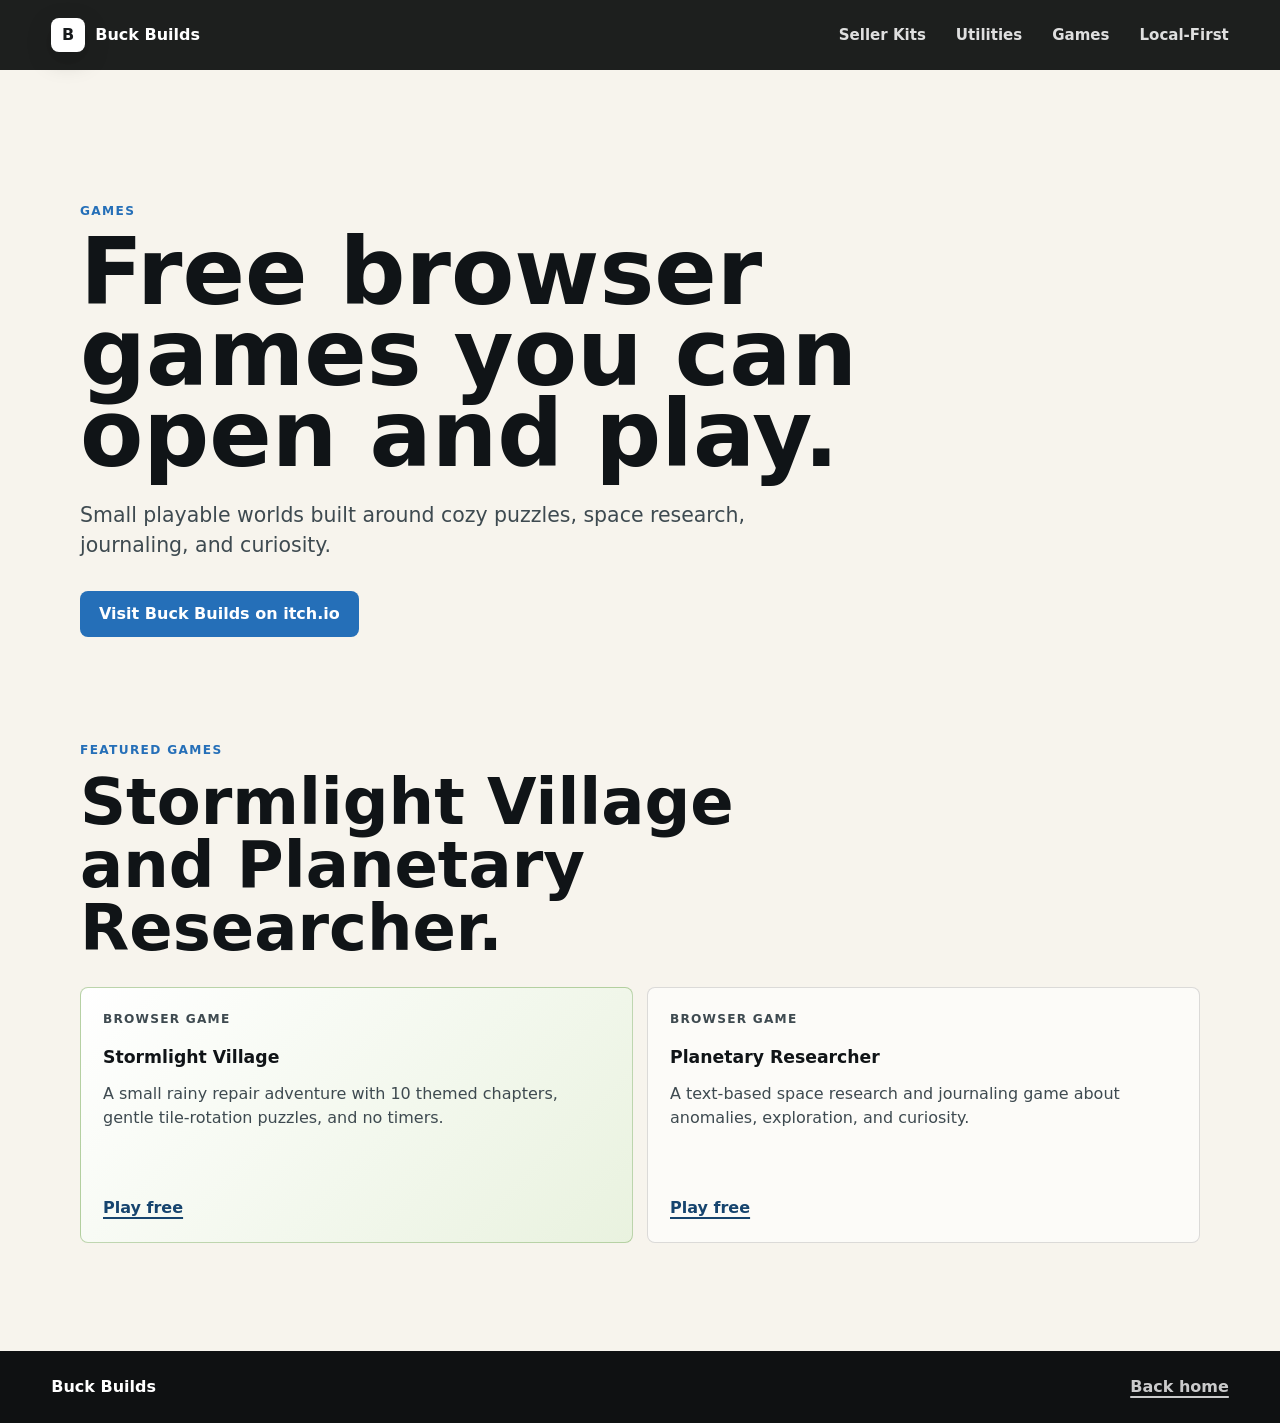
==== games.html @ 559fc308 "Add category landing pages" ====
<!DOCTYPE html>
<html lang="en">
<head>
  <meta charset="UTF-8">
  <meta name="viewport" content="width=device-width, initial-scale=1.0">
  <meta name="description" content="Play Buck Builds browser games including Stormlight Village and Planetary Researcher.">
  <title>Games | Buck Builds</title>
  <link rel="icon" href="assets/favicon.svg" type="image/svg+xml">
  <link rel="stylesheet" href="assets/styles.css">
</head>
<body>
  <header class="site-header subpage-header" aria-label="Main navigation">
    <a class="brand" href="index.html#top" aria-label="Buck Builds home">
      <span class="brand-mark" aria-hidden="true">B</span>
      <span>Buck Builds</span>
    </a>
    <nav class="nav-links" aria-label="Site sections">
      <a href="seller-kits.html">Seller Kits</a>
      <a href="utilities.html">Utilities</a>
      <a href="games.html">Games</a>
      <a href="local-first-systems.html">Local-First</a>
    </nav>
  </header>

  <main class="page-main">
    <section class="detail-hero">
      <p class="eyebrow">Games</p>
      <h1>Free browser games you can open and play.</h1>
      <p>Small playable worlds built around cozy puzzles, space research, journaling, and curiosity.</p>
      <a class="button primary" href="https://buckbuilds.itch.io/" target="_blank" rel="noreferrer">Visit Buck Builds on itch.io</a>
    </section>

    <section class="band page-section">
      <div class="section-head">
        <p class="eyebrow">Featured games</p>
        <h2>Stormlight Village and Planetary Researcher.</h2>
      </div>
      <div class="product-grid two-up">
        <article class="product-card feature">
          <p class="product-type">Browser game</p>
          <h3>Stormlight Village</h3>
          <p>A small rainy repair adventure with 10 themed chapters, gentle tile-rotation puzzles, and no timers.</p>
          <a href="https://buckbuilds.itch.io/stormlight-village-all-chapters" target="_blank" rel="noreferrer">Play free</a>
        </article>
        <article class="product-card">
          <p class="product-type">Browser game</p>
          <h3>Planetary Researcher</h3>
          <p>A text-based space research and journaling game about anomalies, exploration, and curiosity.</p>
          <a href="https://buckbuilds.itch.io/planetary-researcher" target="_blank" rel="noreferrer">Play free</a>
        </article>
      </div>
    </section>
  </main>

  <footer class="site-footer">
    <span>Buck Builds</span>
    <a href="index.html#top">Back home</a>
  </footer>
</body>
</html>
---- assets/styles.css ----
:root {
  --ink: #101417;
  --ink-soft: #3e4a50;
  --muted: #6f7b80;
  --paper: #f7f4ed;
  --paper-warm: #efe6d8;
  --surface: #ffffff;
  --line: rgba(16, 20, 23, 0.14);
  --blue: #256fb8;
  --blue-deep: #16446e;
  --green: #5f983e;
  --charcoal: #171a1c;
  --shadow: 0 20px 60px rgba(16, 20, 23, 0.15);
}

* {
  box-sizing: border-box;
}

html {
  scroll-behavior: smooth;
}

body {
  margin: 0;
  color: var(--ink);
  background: var(--paper);
  font-family: Inter, ui-sans-serif, system-ui, -apple-system, BlinkMacSystemFont, "Segoe UI", sans-serif;
  line-height: 1.5;
}

body::selection {
  color: #ffffff;
  background: var(--blue);
}

a {
  color: inherit;
}

.site-header {
  position: fixed;
  z-index: 20;
  top: 0;
  left: 0;
  right: 0;
  display: flex;
  align-items: center;
  justify-content: space-between;
  gap: 24px;
  min-height: 70px;
  padding: 14px clamp(18px, 4vw, 56px);
  color: #ffffff;
  background: linear-gradient(180deg, rgba(10, 12, 14, 0.76), rgba(10, 12, 14, 0.12));
}

.brand,
.nav-links {
  display: flex;
  align-items: center;
}

.brand {
  gap: 10px;
  font-weight: 800;
  text-decoration: none;
}

.brand-mark {
  display: grid;
  place-items: center;
  width: 34px;
  height: 34px;
  border-radius: 8px;
  color: var(--charcoal);
  background: #ffffff;
  box-shadow: 0 8px 24px rgba(0, 0, 0, 0.22);
}

.nav-links {
  gap: clamp(12px, 3vw, 30px);
  font-size: 0.94rem;
  font-weight: 700;
}

.nav-links a {
  color: rgba(255, 255, 255, 0.86);
  text-decoration: none;
}

.nav-links a:hover {
  color: #ffffff;
}

.hero {
  position: relative;
  display: grid;
  align-items: end;
  min-height: min(760px, 76vh);
  overflow: hidden;
  color: #ffffff;
  background: var(--charcoal);
}

.hero-bg,
.hero-scrim {
  position: absolute;
  inset: 0;
}

.hero-bg {
  background:
    url("hero-local-tools.png") center / cover no-repeat;
  transform: scale(1.02);
}

.hero-scrim {
  background:
    linear-gradient(90deg, rgba(7, 9, 11, 0.84) 0%, rgba(7, 9, 11, 0.62) 42%, rgba(7, 9, 11, 0.18) 100%),
    linear-gradient(0deg, rgba(7, 9, 11, 0.74) 0%, rgba(7, 9, 11, 0.10) 46%);
}

.hero-inner {
  position: relative;
  z-index: 1;
  width: min(760px, calc(100% - 36px));
  margin: 0 auto;
  padding: 120px 0 clamp(44px, 10vh, 92px);
  translate: min(-16vw, -120px) 0;
}

.eyebrow {
  margin: 0 0 12px;
  color: var(--blue);
  font-size: 0.76rem;
  font-weight: 850;
  letter-spacing: 0.11em;
  text-transform: uppercase;
}

.hero .eyebrow {
  color: #8fc2ff;
}

h1,
h2,
h3,
p {
  overflow-wrap: anywhere;
}

h1 {
  max-width: 10ch;
  margin: 0;
  font-size: clamp(4.1rem, 9vw, 8.8rem);
  line-height: 0.88;
  letter-spacing: 0;
}

.hero-copy {
  max-width: 680px;
  margin: 28px 0 0;
  color: rgba(255, 255, 255, 0.88);
  font-size: clamp(1.05rem, 2vw, 1.34rem);
}

.hero-actions {
  display: flex;
  flex-wrap: wrap;
  gap: 12px;
  margin-top: 32px;
}

.button {
  display: inline-flex;
  align-items: center;
  justify-content: center;
  min-height: 46px;
  padding: 0 18px;
  border-radius: 8px;
  border: 1px solid transparent;
  font-weight: 800;
  text-decoration: none;
  transition: transform 160ms ease, background 160ms ease, border-color 160ms ease;
}

.button:hover {
  transform: translateY(-1px);
}

.button.primary {
  color: #ffffff;
  background: var(--blue);
}

.button.primary:hover {
  background: #1d5f9d;
}

.button.secondary {
  color: #ffffff;
  border-color: rgba(255, 255, 255, 0.42);
  background: rgba(255, 255, 255, 0.10);
  backdrop-filter: blur(10px);
}

.button.secondary:hover {
  border-color: rgba(255, 255, 255, 0.72);
  background: rgba(255, 255, 255, 0.18);
}

.button.dark {
  color: var(--ink);
  border-color: rgba(16, 20, 23, 0.24);
  background: #ffffff;
}

.signal-strip {
  display: grid;
  grid-template-columns: repeat(2, minmax(0, 1fr));
  gap: 1px;
  width: min(1120px, calc(100% - 32px));
  margin: -34px auto 0;
  position: relative;
  z-index: 3;
  overflow: hidden;
  border: 1px solid rgba(255, 255, 255, 0.62);
  border-radius: 8px;
  box-shadow: var(--shadow);
  background: var(--line);
}

.signal {
  min-height: 92px;
  padding: 18px 20px;
  background: rgba(255, 255, 255, 0.92);
}

.signal-value {
  display: block;
  color: var(--blue-deep);
  font-size: clamp(2rem, 5vw, 3.2rem);
  line-height: 1;
  font-weight: 850;
}

.signal-label {
  color: var(--ink-soft);
  font-weight: 750;
}

.band {
  width: min(1120px, calc(100% - 32px));
  margin: 0 auto;
  padding: clamp(58px, 9vw, 108px) 0;
}

.section-head {
  max-width: 700px;
  margin-bottom: 28px;
}

.section-head.row {
  display: flex;
  align-items: end;
  justify-content: space-between;
  gap: 20px;
  max-width: none;
}

h2 {
  margin: 0;
  font-size: clamp(2.15rem, 5vw, 4.5rem);
  line-height: 0.98;
  letter-spacing: 0;
}

h3 {
  margin: 0;
  font-size: 1.08rem;
  line-height: 1.22;
}

.intro-grid,
.product-grid {
  display: grid;
  grid-template-columns: repeat(4, minmax(0, 1fr));
  gap: 14px;
}

.intro-card,
.product-card {
  min-width: 0;
  border: 1px solid var(--line);
  border-radius: 8px;
  background: rgba(255, 255, 255, 0.62);
}

.intro-card {
  display: flex;
  flex-direction: column;
  min-height: 222px;
  padding: 22px;
  color: inherit;
  text-decoration: none;
  transition: transform 160ms ease, border-color 160ms ease, background 160ms ease, box-shadow 160ms ease;
}

.intro-card:hover {
  transform: translateY(-2px);
  border-color: rgba(37, 111, 184, 0.44);
  background: rgba(255, 255, 255, 0.84);
  box-shadow: 0 14px 36px rgba(16, 20, 23, 0.10);
}

.intro-card span {
  margin-top: auto;
  color: var(--blue-deep);
  font-weight: 850;
  text-decoration: underline;
  text-decoration-thickness: 2px;
  text-underline-offset: 4px;
}

.intro-grid p,
.product-card p,
.method-copy p,
.steps p,
.spotlight p,
.link-shelf small {
  color: var(--ink-soft);
}

.tabs {
  display: flex;
  flex-wrap: wrap;
  gap: 8px;
  justify-content: flex-end;
}

.tab {
  min-height: 38px;
  padding: 0 14px;
  border: 1px solid var(--line);
  border-radius: 8px;
  color: var(--ink-soft);
  background: rgba(255, 255, 255, 0.66);
  font: inherit;
  font-weight: 800;
  cursor: pointer;
}

.tab:hover,
.tab.active {
  color: #ffffff;
  border-color: var(--blue);
  background: var(--blue);
}

.product-grid {
  grid-template-columns: repeat(3, minmax(0, 1fr));
}

.product-grid.two-up {
  grid-template-columns: repeat(2, minmax(0, 1fr));
}

.product-card {
  display: flex;
  flex-direction: column;
  min-height: 256px;
  padding: 22px;
}

.product-card[hidden] {
  display: none;
}

.product-card.feature {
  background: linear-gradient(135deg, #ffffff 0%, #e9f2df 100%);
  border-color: rgba(95, 152, 62, 0.4);
}

.product-type {
  margin: 0 0 18px;
  color: var(--green);
  font-size: 0.76rem;
  font-weight: 850;
  letter-spacing: 0.1em;
  text-transform: uppercase;
}

.product-card p:not(.product-type) {
  margin: 14px 0 24px;
}

.product-card a {
  margin-top: auto;
  color: var(--blue-deep);
  font-weight: 850;
  text-decoration-thickness: 2px;
  text-underline-offset: 4px;
}

.method {
  display: grid;
  grid-template-columns: minmax(0, 0.85fr) minmax(0, 1.15fr);
  gap: clamp(24px, 5vw, 64px);
  align-items: start;
}

.method-copy {
  position: sticky;
  top: 104px;
}

.method-copy p {
  max-width: 520px;
  font-size: 1.06rem;
}

.steps {
  display: grid;
  gap: 12px;
  margin: 0;
  padding: 0;
  list-style: none;
}

.steps li {
  display: grid;
  grid-template-columns: 56px 1fr;
  gap: 4px 18px;
  min-height: 148px;
  padding: 24px;
  border-radius: 8px;
  border: 1px solid var(--line);
  background: var(--surface);
}

.steps span {
  grid-row: span 2;
  color: var(--blue);
  font-weight: 900;
  font-size: 1.3rem;
}

.steps p {
  margin: 0;
}

.spotlight {
  width: 100%;
  max-width: none;
  padding-left: max(16px, calc((100vw - 1120px) / 2));
  padding-right: max(16px, calc((100vw - 1120px) / 2));
  color: #ffffff;
  background: var(--charcoal);
}

.spotlight-panel {
  display: grid;
  grid-template-columns: minmax(0, 1fr) auto;
  gap: 28px;
  align-items: center;
}

.spotlight .eyebrow {
  color: #8fc2ff;
}

.spotlight p {
  max-width: 730px;
  color: rgba(255, 255, 255, 0.75);
}

.spotlight-actions {
  display: flex;
  flex-wrap: wrap;
  gap: 10px;
  justify-content: flex-end;
}

.contact {
  padding-bottom: 72px;
}

.contact-inner {
  display: grid;
  grid-template-columns: minmax(0, 0.7fr) minmax(0, 1.3fr);
  gap: 38px;
  align-items: start;
}

.link-shelf {
  display: grid;
  gap: 10px;
}

.link-shelf a {
  display: block;
  padding: 20px 22px;
  border-radius: 8px;
  border: 1px solid var(--line);
  background: rgba(255, 255, 255, 0.66);
  text-decoration: none;
}

.link-shelf span {
  display: block;
  color: var(--blue-deep);
  font-weight: 900;
  font-size: 1.1rem;
}

.link-shelf small {
  display: block;
  margin-top: 4px;
  font-size: 0.94rem;
}

.site-footer {
  display: flex;
  flex-wrap: wrap;
  align-items: center;
  justify-content: space-between;
  gap: 12px;
  padding: 24px clamp(18px, 4vw, 56px);
  color: rgba(255, 255, 255, 0.68);
  background: #0f1112;
}

.site-footer span:first-child {
  color: #ffffff;
  font-weight: 850;
}

.site-footer a {
  color: rgba(255, 255, 255, 0.78);
  font-weight: 750;
  text-decoration-thickness: 2px;
  text-underline-offset: 4px;
}

.subpage-header {
  position: sticky;
  color: #ffffff;
  background: rgba(15, 17, 18, 0.94);
  backdrop-filter: blur(12px);
}

.page-main {
  background: var(--paper);
}

.detail-hero {
  width: min(1120px, calc(100% - 32px));
  margin: 0 auto;
  padding: clamp(76px, 12vw, 132px) 0 clamp(48px, 8vw, 84px);
}

.detail-hero h1 {
  max-width: 820px;
  color: var(--ink);
  font-size: clamp(3rem, 7.2vw, 6.5rem);
}

.detail-hero p:not(.eyebrow) {
  max-width: 740px;
  margin: 24px 0 30px;
  color: var(--ink-soft);
  font-size: clamp(1.05rem, 2vw, 1.28rem);
}

.page-section {
  padding-top: 20px;
}

.standalone-steps {
  grid-template-columns: repeat(3, minmax(0, 1fr));
}

@media (max-width: 980px) {
  .hero-inner {
    translate: 0 0;
  }

  .intro-grid {
    grid-template-columns: repeat(2, minmax(0, 1fr));
  }

  .product-grid {
    grid-template-columns: repeat(2, minmax(0, 1fr));
  }

  .standalone-steps {
    grid-template-columns: 1fr;
  }

  .method,
  .contact-inner,
  .spotlight-panel {
    grid-template-columns: 1fr;
  }

  .method-copy {
    position: static;
  }

  .spotlight-actions {
    justify-content: flex-start;
  }
}

@media (max-width: 720px) {
  .site-header {
    position: absolute;
    align-items: flex-start;
    min-height: auto;
  }

  .nav-links {
    display: none;
  }

  .hero {
    min-height: 72vh;
  }

  .hero-bg {
    background-position: 58% center;
  }

  .hero-scrim {
    background:
      linear-gradient(90deg, rgba(7, 9, 11, 0.88) 0%, rgba(7, 9, 11, 0.58) 100%),
      linear-gradient(0deg, rgba(7, 9, 11, 0.84) 0%, rgba(7, 9, 11, 0.16) 52%);
  }

  .hero-inner {
    width: min(100% - 32px, 620px);
    padding-top: 112px;
    padding-bottom: 42px;
  }

  h1 {
    font-size: clamp(3.6rem, 17vw, 5rem);
  }

  .signal-strip,
  .intro-grid,
  .product-grid,
  .product-grid.two-up {
    grid-template-columns: 1fr;
  }

  .signal-strip {
    margin-top: 0;
    width: 100%;
    border-radius: 0;
    border-left: 0;
    border-right: 0;
  }

  .section-head.row {
    align-items: flex-start;
    flex-direction: column;
  }

  .tabs {
    justify-content: flex-start;
  }

  .steps li {
    grid-template-columns: 1fr;
    min-height: auto;
  }

  .steps span {
    grid-row: auto;
  }
}

@media (prefers-reduced-motion: reduce) {
  html {
    scroll-behavior: auto;
  }

  .button {
    transition: none;
  }

  .intro-card {
    transition: none;
  }

  .button:hover {
    transform: none;
  }

  .intro-card:hover {
    transform: none;
  }
}
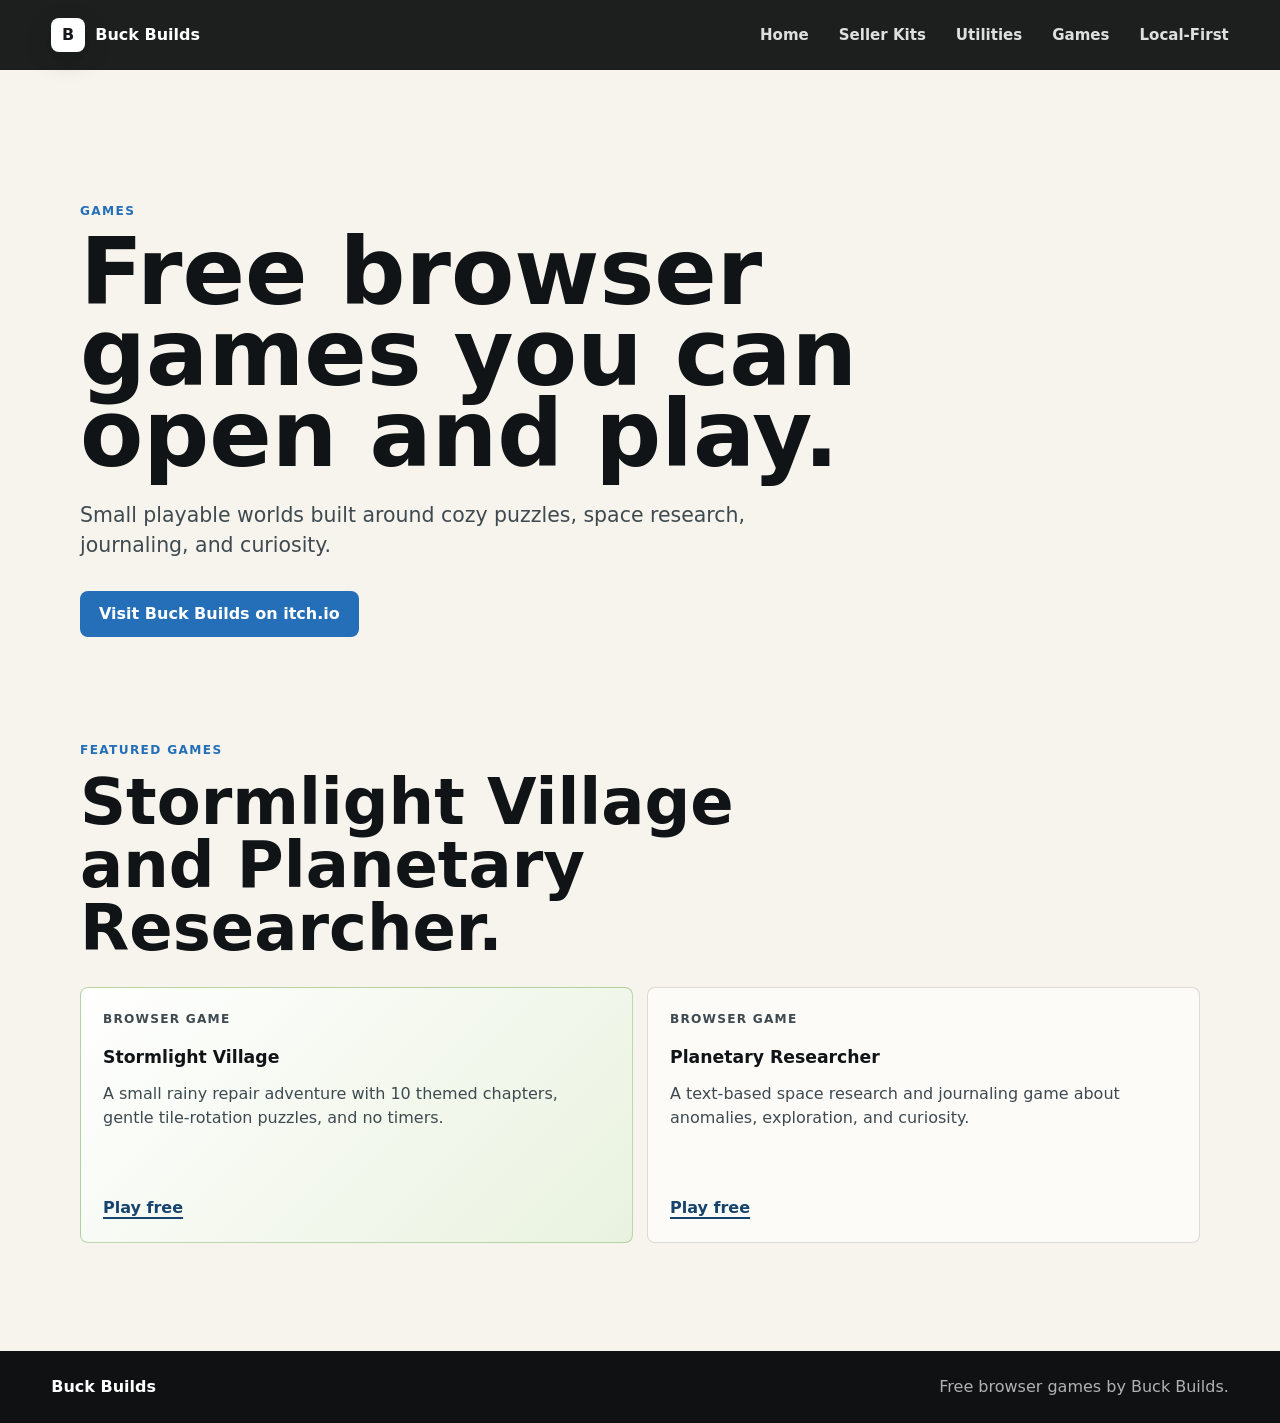
==== commit 9f494b3a: "Move home link into top navigation" ====
--- a/games.html
+++ b/games.html
@@ -15,6 +15,7 @@
       <span>Buck Builds</span>
     </a>
     <nav class="nav-links" aria-label="Site sections">
+      <a href="index.html#top">Home</a>
       <a href="seller-kits.html">Seller Kits</a>
       <a href="utilities.html">Utilities</a>
       <a href="games.html">Games</a>
@@ -54,7 +55,7 @@
 
   <footer class="site-footer">
     <span>Buck Builds</span>
-    <a href="index.html#top">Back home</a>
+    <span>Free browser games by Buck Builds.</span>
   </footer>
 </body>
 </html>
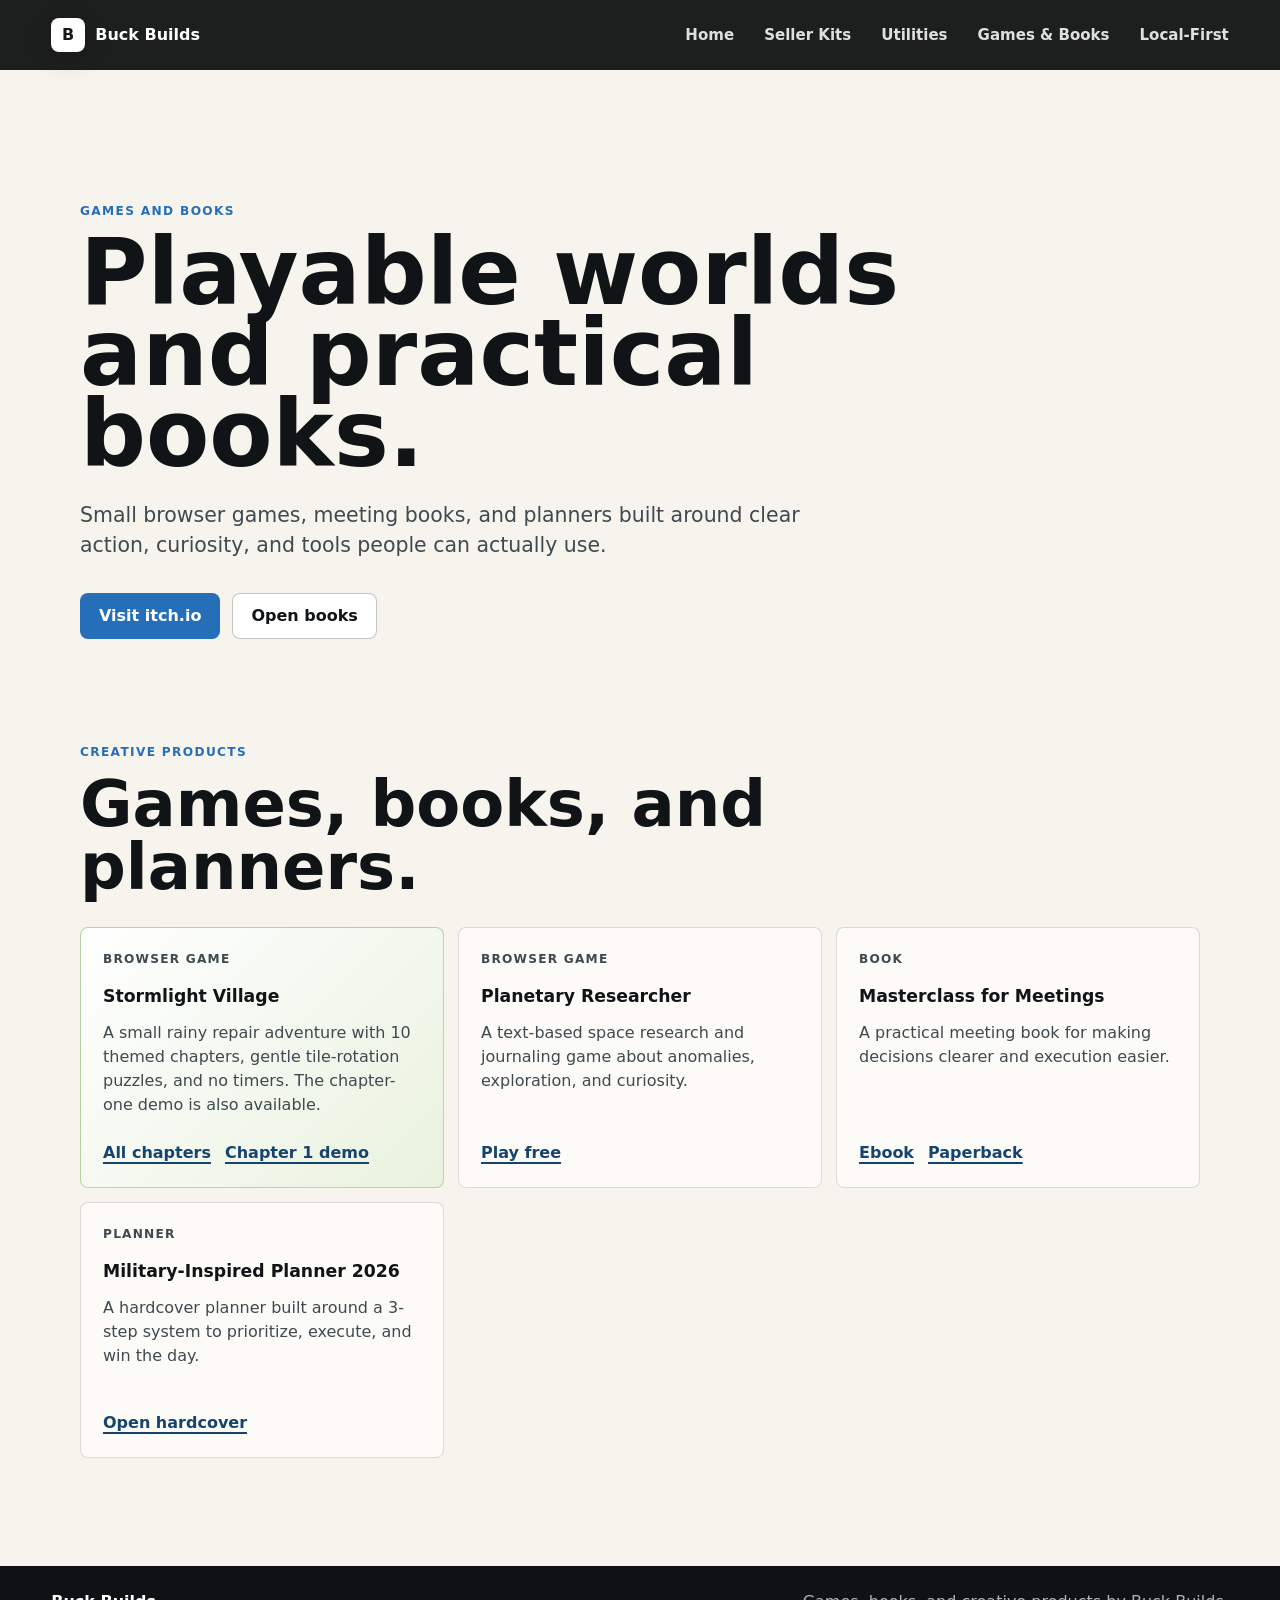
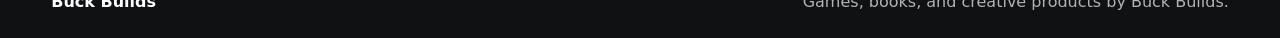
==== commit c03bd53a: "Update public catalog and request board" ====
--- a/games.html
+++ b/games.html
@@ -3,8 +3,8 @@
 <head>
   <meta charset="UTF-8">
   <meta name="viewport" content="width=device-width, initial-scale=1.0">
-  <meta name="description" content="Play Buck Builds browser games including Stormlight Village and Planetary Researcher.">
-  <title>Games | Buck Builds</title>
+  <meta name="description" content="Explore Buck Builds browser games, books, planners, and creative products including Stormlight Village, Planetary Researcher, and Masterclass for Meetings.">
+  <title>Games And Books | Buck Builds</title>
   <link rel="icon" href="assets/favicon.svg" type="image/svg+xml">
   <link rel="stylesheet" href="assets/styles.css">
 </head>
@@ -18,30 +18,36 @@
       <a href="index.html#top">Home</a>
       <a href="seller-kits.html">Seller Kits</a>
       <a href="utilities.html">Utilities</a>
-      <a href="games.html">Games</a>
+      <a href="games.html">Games &amp; Books</a>
       <a href="local-first-systems.html">Local-First</a>
     </nav>
   </header>
 
   <main class="page-main">
     <section class="detail-hero">
-      <p class="eyebrow">Games</p>
-      <h1>Free browser games you can open and play.</h1>
-      <p>Small playable worlds built around cozy puzzles, space research, journaling, and curiosity.</p>
-      <a class="button primary" href="https://buckbuilds.itch.io/" target="_blank" rel="noreferrer">Visit Buck Builds on itch.io</a>
+      <p class="eyebrow">Games and books</p>
+      <h1>Playable worlds and practical books.</h1>
+      <p>Small browser games, meeting books, and planners built around clear action, curiosity, and tools people can actually use.</p>
+      <div class="hero-actions">
+        <a class="button primary" href="https://buckbuilds.itch.io/" target="_blank" rel="noreferrer">Visit itch.io</a>
+        <a class="button secondary dark" href="https://www.amazon.com/dp/B0GSM4CGDJ" target="_blank" rel="noreferrer">Open books</a>
+      </div>
     </section>
 
     <section class="band page-section">
       <div class="section-head">
-        <p class="eyebrow">Featured games</p>
-        <h2>Stormlight Village and Planetary Researcher.</h2>
+        <p class="eyebrow">Creative products</p>
+        <h2>Games, books, and planners.</h2>
       </div>
-      <div class="product-grid two-up">
+      <div class="product-grid">
         <article class="product-card feature">
           <p class="product-type">Browser game</p>
           <h3>Stormlight Village</h3>
-          <p>A small rainy repair adventure with 10 themed chapters, gentle tile-rotation puzzles, and no timers.</p>
-          <a href="https://buckbuilds.itch.io/stormlight-village-all-chapters" target="_blank" rel="noreferrer">Play free</a>
+          <p>A small rainy repair adventure with 10 themed chapters, gentle tile-rotation puzzles, and no timers. The chapter-one demo is also available.</p>
+          <div class="card-links">
+            <a href="https://buckbuilds.itch.io/stormlight-village-all-chapters" target="_blank" rel="noreferrer">All chapters</a>
+            <a href="https://buckbuilds.itch.io/stormlight-village-chapter-1" target="_blank" rel="noreferrer">Chapter 1 demo</a>
+          </div>
         </article>
         <article class="product-card">
           <p class="product-type">Browser game</p>
@@ -49,13 +55,28 @@
           <p>A text-based space research and journaling game about anomalies, exploration, and curiosity.</p>
           <a href="https://buckbuilds.itch.io/planetary-researcher" target="_blank" rel="noreferrer">Play free</a>
         </article>
+        <article class="product-card">
+          <p class="product-type">Book</p>
+          <h3>Masterclass for Meetings</h3>
+          <p>A practical meeting book for making decisions clearer and execution easier.</p>
+          <div class="card-links">
+            <a href="https://www.amazon.com/dp/B0GSM4CGDJ" target="_blank" rel="noreferrer">Ebook</a>
+            <a href="https://www.amazon.com/dp/B0GSMS6SQR" target="_blank" rel="noreferrer">Paperback</a>
+          </div>
+        </article>
+        <article class="product-card">
+          <p class="product-type">Planner</p>
+          <h3>Military-Inspired Planner 2026</h3>
+          <p>A hardcover planner built around a 3-step system to prioritize, execute, and win the day.</p>
+          <a href="https://www.amazon.com/dp/B0GSMP9N6B" target="_blank" rel="noreferrer">Open hardcover</a>
+        </article>
       </div>
     </section>
   </main>
 
   <footer class="site-footer">
     <span>Buck Builds</span>
-    <span>Free browser games by Buck Builds.</span>
+    <span>Games, books, and creative products by Buck Builds.</span>
   </footer>
 </body>
 </html>
--- a/assets/styles.css
+++ b/assets/styles.css
@@ -394,12 +394,22 @@
   margin: 14px 0 24px;
 }
 
+.product-card > a,
+.card-links {
+  margin-top: auto;
+}
+
 .product-card a {
-  margin-top: auto;
   color: var(--blue-deep);
   font-weight: 850;
   text-decoration-thickness: 2px;
   text-underline-offset: 4px;
+}
+
+.card-links {
+  display: flex;
+  flex-wrap: wrap;
+  gap: 8px 14px;
 }
 
 .method {
@@ -447,6 +457,222 @@
 
 .steps p {
   margin: 0;
+}
+
+.request-intake {
+  display: grid;
+  grid-template-columns: minmax(0, 0.82fr) minmax(0, 1.18fr);
+  gap: clamp(24px, 5vw, 62px);
+  align-items: start;
+}
+
+.request-copy {
+  position: sticky;
+  top: 104px;
+}
+
+.request-copy p:not(.eyebrow) {
+  max-width: 520px;
+  color: var(--ink-soft);
+  font-size: 1.06rem;
+}
+
+.request-workspace {
+  display: grid;
+  grid-template-columns: minmax(0, 1fr) minmax(230px, 0.58fr);
+  gap: 14px;
+  align-items: start;
+}
+
+.request-form {
+  display: grid;
+  gap: 18px;
+  padding: clamp(20px, 4vw, 30px);
+  border: 1px solid var(--line);
+  border-radius: 8px;
+  background: rgba(255, 255, 255, 0.74);
+  box-shadow: 0 14px 38px rgba(16, 20, 23, 0.08);
+}
+
+.request-form fieldset {
+  min-width: 0;
+  margin: 0;
+  padding: 0;
+  border: 0;
+}
+
+.request-form legend,
+.field span {
+  display: block;
+  margin-bottom: 8px;
+  color: var(--ink);
+  font-weight: 850;
+}
+
+.choice-grid,
+.form-grid {
+  display: grid;
+  gap: 10px;
+}
+
+.choice-grid {
+  grid-template-columns: repeat(3, minmax(0, 1fr));
+}
+
+.choice-tile {
+  display: flex;
+  align-items: center;
+  gap: 10px;
+  min-height: 52px;
+  padding: 0 14px;
+  border: 1px solid var(--line);
+  border-radius: 8px;
+  color: var(--ink-soft);
+  background: var(--surface);
+  font-weight: 850;
+  cursor: pointer;
+}
+
+.choice-tile:has(input:checked) {
+  color: #ffffff;
+  border-color: var(--blue);
+  background: var(--blue);
+}
+
+.choice-tile input {
+  width: 18px;
+  height: 18px;
+  margin: 0;
+  accent-color: var(--blue-deep);
+}
+
+.field input,
+.field textarea {
+  width: 100%;
+  min-width: 0;
+  border: 1px solid var(--line);
+  border-radius: 8px;
+  padding: 13px 14px;
+  color: var(--ink);
+  background: #ffffff;
+  font: inherit;
+}
+
+.field textarea {
+  resize: vertical;
+}
+
+.field input:focus,
+.field textarea:focus,
+.choice-tile:focus-within {
+  outline: 3px solid rgba(37, 111, 184, 0.18);
+  border-color: rgba(37, 111, 184, 0.72);
+}
+
+.form-grid {
+  grid-template-columns: repeat(2, minmax(0, 1fr));
+}
+
+.honeypot {
+  position: absolute;
+  width: 1px;
+  height: 1px;
+  overflow: hidden;
+  clip: rect(0 0 0 0);
+  white-space: nowrap;
+}
+
+.form-actions {
+  display: flex;
+  flex-wrap: wrap;
+  gap: 12px;
+  align-items: center;
+}
+
+.form-status {
+  flex: 1 1 240px;
+  min-width: 0;
+  margin: 0;
+  color: var(--ink-soft);
+  font-weight: 750;
+}
+
+.form-status[data-state="success"] {
+  color: var(--green);
+}
+
+.form-status[data-state="error"] {
+  color: #9f321f;
+}
+
+.job-board {
+  min-width: 0;
+  padding: 20px;
+  border: 1px solid var(--line);
+  border-radius: 8px;
+  background: rgba(255, 255, 255, 0.74);
+  box-shadow: 0 14px 38px rgba(16, 20, 23, 0.08);
+}
+
+.job-board-head {
+  margin-bottom: 14px;
+}
+
+.job-board h3 {
+  font-size: 1.34rem;
+}
+
+.job-list {
+  display: grid;
+  gap: 10px;
+}
+
+.job-item,
+.job-empty {
+  margin: 0;
+  padding: 14px;
+  border: 1px solid var(--line);
+  border-radius: 8px;
+  background: #ffffff;
+}
+
+.job-item {
+  display: grid;
+  gap: 8px;
+  text-decoration: none;
+}
+
+.job-item[href]:hover {
+  border-color: rgba(37, 111, 184, 0.46);
+  box-shadow: 0 10px 28px rgba(16, 20, 23, 0.08);
+}
+
+.job-title {
+  color: var(--ink);
+  font-weight: 850;
+  line-height: 1.18;
+}
+
+.job-meta {
+  display: flex;
+  flex-wrap: wrap;
+  gap: 6px;
+  color: var(--ink-soft);
+  font-size: 0.86rem;
+  font-weight: 750;
+}
+
+.job-status {
+  color: var(--blue-deep);
+}
+
+.job-status.available {
+  color: var(--green);
+}
+
+.job-empty {
+  color: var(--ink-soft);
+  font-weight: 750;
 }
 
 .spotlight {
@@ -598,12 +824,15 @@
   }
 
   .method,
+  .request-intake,
+  .request-workspace,
   .contact-inner,
   .spotlight-panel {
     grid-template-columns: 1fr;
   }
 
-  .method-copy {
+  .method-copy,
+  .request-copy {
     position: static;
   }
 
@@ -650,7 +879,9 @@
   .signal-strip,
   .intro-grid,
   .product-grid,
-  .product-grid.two-up {
+  .product-grid.two-up,
+  .choice-grid,
+  .form-grid {
     grid-template-columns: 1fr;
   }
 
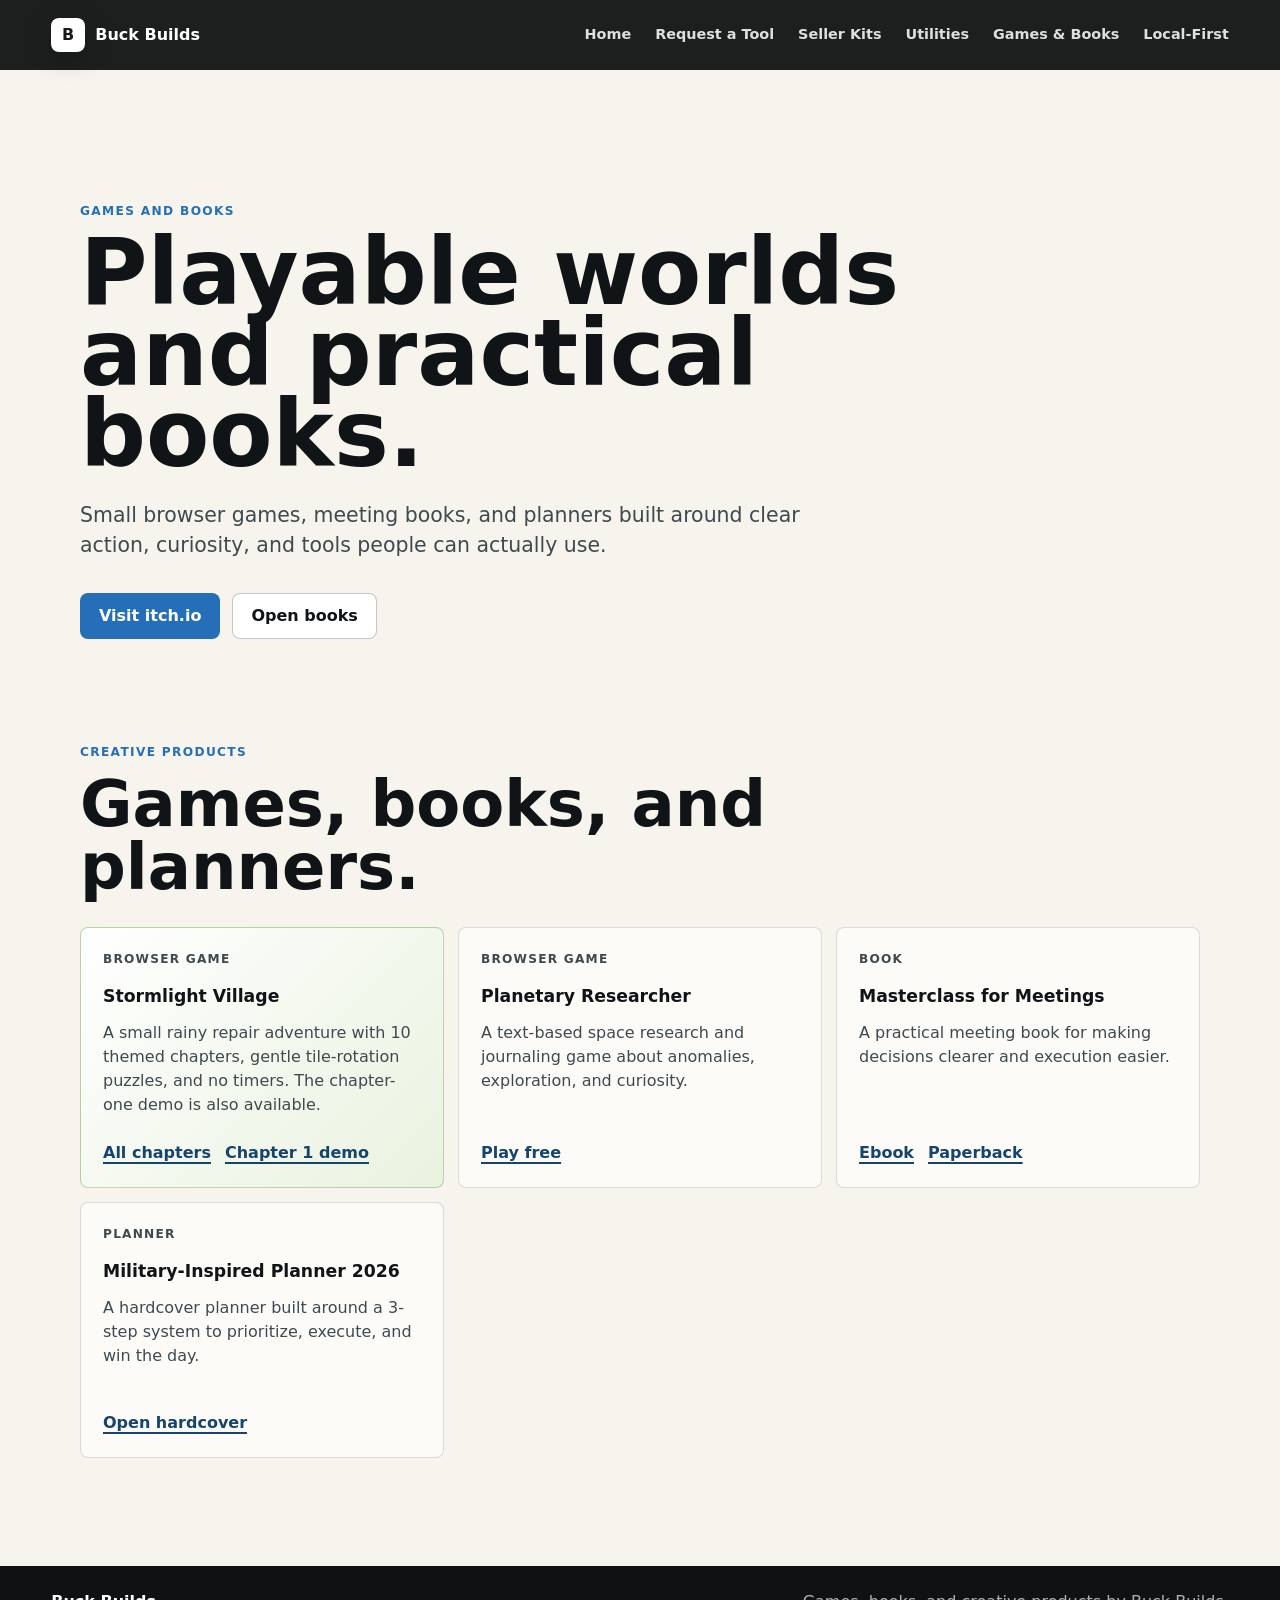
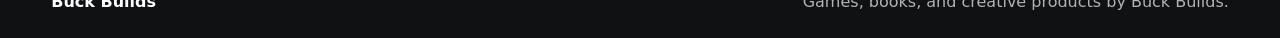
==== commit 248c8676: "Add request tool nav link and fix platform choices" ====
--- a/games.html
+++ b/games.html
@@ -16,6 +16,7 @@
     </a>
     <nav class="nav-links" aria-label="Site sections">
       <a href="index.html#top">Home</a>
+      <a href="index.html#request">Request a Tool</a>
       <a href="seller-kits.html">Seller Kits</a>
       <a href="utilities.html">Utilities</a>
       <a href="games.html">Games &amp; Books</a>
--- a/assets/styles.css
+++ b/assets/styles.css
@@ -78,8 +78,8 @@
 }
 
 .nav-links {
-  gap: clamp(12px, 3vw, 30px);
-  font-size: 0.94rem;
+  gap: clamp(10px, 2vw, 24px);
+  font-size: 0.9rem;
   font-weight: 700;
 }
 
@@ -516,23 +516,29 @@
 }
 
 .choice-grid {
-  grid-template-columns: repeat(3, minmax(0, 1fr));
+  grid-template-columns: repeat(auto-fit, minmax(112px, 1fr));
 }
 
 .choice-tile {
   display: flex;
   align-items: center;
-  gap: 10px;
+  gap: 8px;
   min-height: 52px;
-  padding: 0 14px;
+  padding: 0 12px;
   border: 1px solid var(--line);
   border-radius: 8px;
   color: var(--ink-soft);
   background: var(--surface);
+  font-size: 0.94rem;
   font-weight: 850;
   cursor: pointer;
 }
 
+.choice-tile span {
+  min-width: 0;
+  white-space: nowrap;
+}
+
 .choice-tile:has(input:checked) {
   color: #ffffff;
   border-color: var(--blue);
@@ -540,6 +546,7 @@
 }
 
 .choice-tile input {
+  flex: 0 0 auto;
   width: 18px;
   height: 18px;
   margin: 0;
